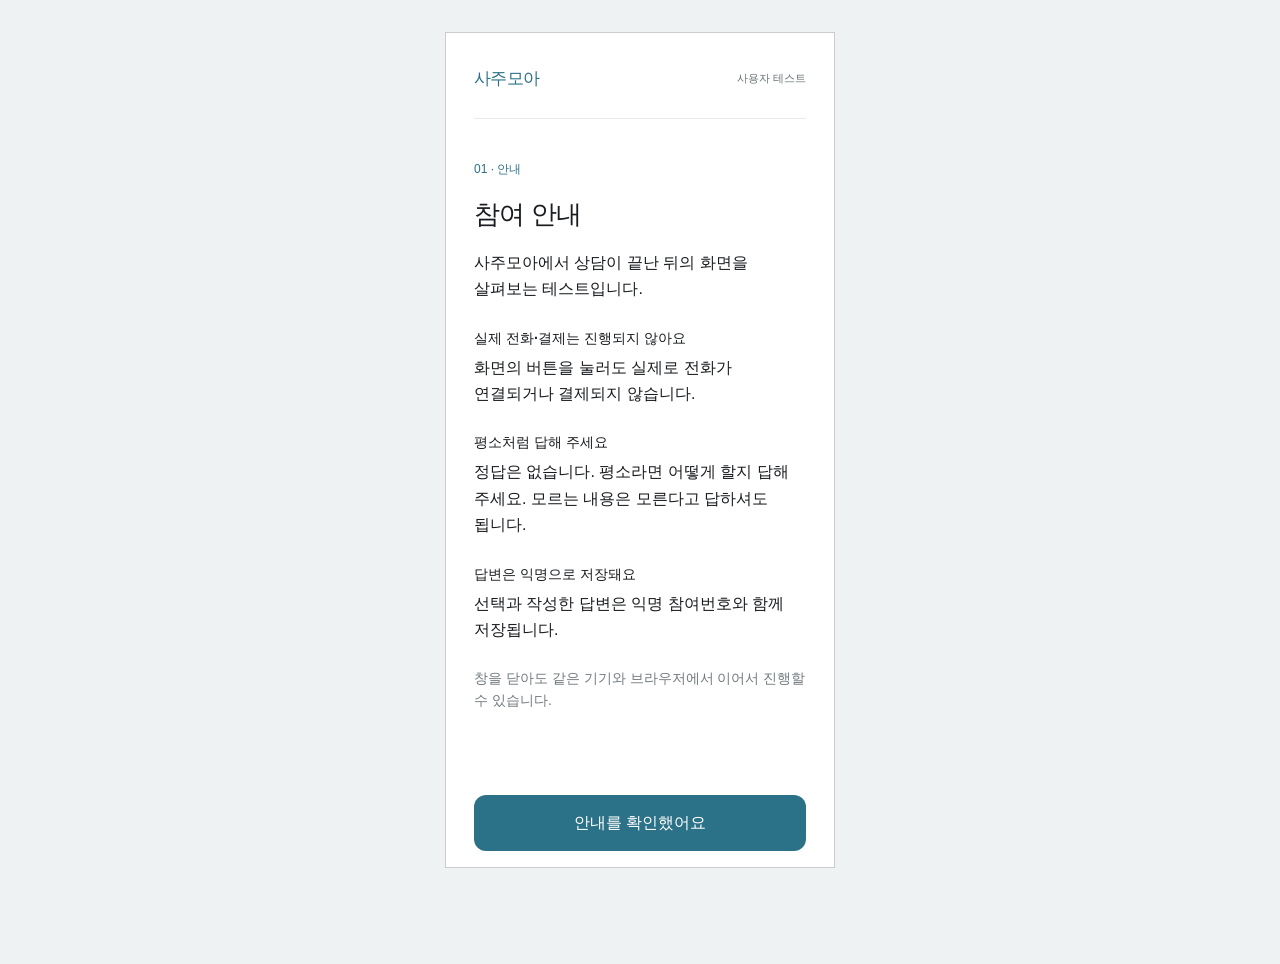
==== index.html @ 5045d20a "Retire redundant consultation factors and renumber benefits question" ====
<!doctype html>
<html lang="ko">
<head>
  <meta charset="UTF-8">
  <meta name="viewport" content="width=device-width, initial-scale=1, viewport-fit=cover">
  <meta name="theme-color" content="#2b7187">
  <meta name="description" content="사주모아 상담 후 이용 경험 사용자 테스트">
  <title>사주모아 · 사용자 테스트</title>
  <link rel="icon" href="data:,">
  <link rel="stylesheet" href="./styles.css?v=20261118-1">
  <script type="importmap">{"imports":{"./store.js":"./store.js?v=20261118-1","./sync.js":"./sync.js?v=20261118-1","./config.js":"./config.js?v=20261118-1","./tab-guard.js":"./tab-guard.js?v=20261118-1","./preview-mode.js":"./preview-mode.js?v=20261118-1"}}</script>
  <link rel="stylesheet" href="./protocol.css?v=20261118-fade48">
</head>
<body>
  <div id="storage-warning" role="alert" hidden></div>
  <main id="app" tabindex="-1"></main>
  <div id="toast" role="status" aria-live="polite"></div>
  <script type="module" src="./protocol-app.js?v=20261118-retire-f1"></script>
</body>
</html>
---- styles.css ----
:root{font-family:Arial,"Noto Sans KR","Apple SD Gothic Neo","Malgun Gothic",sans-serif;color:#191c20;background:#eef2f3;font-synthesis:none;--teal:#2b7187;--muted:#85898d;--line:#e7e9eb;--pale:#f4f7f8}*{box-sizing:border-box}body{margin:0}button,input,textarea{font:inherit}button,a,input,textarea{-webkit-tap-highlight-color:transparent}button{cursor:pointer;touch-action:manipulation}button{border:0;background:none;color:inherit}button:focus-visible,a:focus-visible,textarea:focus-visible{outline:3px solid #dbad46;outline-offset:4px}button[aria-disabled=true]{cursor:default}button:active:not([aria-disabled=true]){filter:brightness(.94)}h1,h2,h3,p{margin:0}p{line-height:1.7}#app{min-height:100svh;outline:0}.study{width:min(100%,560px);margin:auto;min-height:100svh;background:#fff;padding:34px 28px 25px;display:flex;flex-direction:column}.study-head{display:flex;align-items:center;justify-content:space-between;gap:10px;padding-bottom:28px;border-bottom:1px solid var(--line)}.study-brand{font-size:17px;letter-spacing:-.6px;font-weight:800;color:var(--teal)}.study-badge{font-size:11px;font-weight:600;color:#6a7479;letter-spacing:1px}.step{font-size:12px;color:var(--teal);font-weight:700;letter-spacing:1px;margin-bottom:15px}.study-body{padding-top:40px;flex:1}.study h1{font-size:28px;line-height:1.4;letter-spacing:-1.1px;margin-bottom:17px}.study .lead{font-size:17px;line-height:1.8;letter-spacing:-.4px}.study .muted{color:#727b80;font-size:14px}.study .task{font-size:22px;font-weight:750;line-height:1.65;letter-spacing:-.6px;margin:18px 0 36px}.study .primary{margin-top:22px}.study-foot{display:flex;justify-content:space-between;gap:16px;align-items:center;padding-top:34px;color:#92999d;font-size:11px}.study-foot a{color:#6b767b;text-decoration:underline;text-underline-offset:3px}.primary{width:100%;min-height:56px;border-radius:12px;background:var(--teal);color:#fff;font-size:17px;font-weight:700;padding:16px}.secondary{width:100%;min-height:50px;border:1px solid #d7dfe2;border-radius:12px;font-weight:600;padding:12px;color:#4f626c}.question{border:0;padding:0;margin:0 0 32px;min-width:0}.question legend{font-size:18px;font-weight:650;line-height:1.65;margin-bottom:18px;letter-spacing:-.4px}.q-number{display:block;font-size:12px;color:#879296;font-weight:600;margin-bottom:9px}.choice{width:100%;padding:17px 16px;display:flex;align-items:center;text-align:left;gap:12px;background:#f7f9fa;border:1px solid #e4e9ec;border-radius:12px;font-size:16px;margin-top:10px;min-height:58px}.choice .dot{width:20px;height:20px;flex-shrink:0;border:1.5px solid #c5cdd1;border-radius:50%;background:#fff}.choice[aria-pressed=true]{background:#eff7fa;border-color:var(--teal);color:#225c70}.choice[aria-pressed=true] .dot{border:6px solid var(--teal)}.form-error{color:#b04236;font-size:14px;margin-top:12px}.questions h1{font-size:26px}.answer-block{margin:30px 0}.answer-block label{display:block;font-weight:600;font-size:16px;line-height:1.65;margin-bottom:12px}.answer-block textarea{display:block;resize:vertical;min-height:124px;width:100%;padding:15px;border:1px solid #d9e0e3;border-radius:12px;line-height:1.7;background:#fcfdfd;font-size:16px}.notice{background:#eff6f8;border:1px solid #dce9ed;border-radius:12px;padding:16px 18px;font-size:15px;line-height:1.7}.complete-icon{display:grid;place-items:center;background:#eaf4f5;width:68px;height:68px;border-radius:50%;font-size:29px;color:var(--teal);margin:6px 0 26px}.session-code{font-size:12px;color:#849197;margin-top:18px;overflow-wrap:anywhere}.app-shell{position:relative;max-width:480px;min-height:100svh;margin:0 auto;background:#fff;padding-bottom:86px;overflow:clip}.app-logo{font-size:34px;font-style:italic;font-weight:900;letter-spacing:-1.8px;background:linear-gradient(100deg,#2c6d81,#2cc0d1);background-clip:text;color:transparent}.app-header{height:78px;display:flex;justify-content:space-between;align-items:center;padding:0 18px;border-bottom:1px solid var(--line)}.header-actions{display:flex;gap:10px}.icon-button{width:44px;height:44px;display:grid;place-items:center}.icon{width:26px;height:26px;display:inline-block;vertical-align:middle}.hero{margin:16px 16px 22px;padding:26px 22px;min-height:162px;border-radius:4px;background:linear-gradient(115deg,#e9f7fa,#e9effc 58%,#eedee9);position:relative;overflow:hidden}.hero small{color:#507883;font-size:12px}.hero h2{margin-top:10px;font-size:23px;letter-spacing:-.7px;line-height:1.45}.hero p{font-size:13px;margin-top:10px;color:#657880}.categories{display:grid;grid-template-columns:repeat(4,1fr);border-top:1px solid #eee;border-bottom:1px solid #eee;padding:12px 8px}.category{min-height:65px;font-size:14px;display:grid;place-items:center;gap:6px}.category .icon{color:var(--teal);width:30px;height:30px}.filter-bar{display:grid;grid-template-columns:repeat(4,1fr);margin:0 0 24px;border-bottom:1px solid #ddd}.filter-bar button{height:52px;font-size:16px}.filter-bar button:first-child{color:#fff;background:var(--teal);font-weight:700}.advisor-card{display:grid;grid-template-columns:90px 1fr 65px;margin:16px;border:1px solid #dce2e5;border-radius:14px;overflow:hidden;min-height:140px}.advisor-photo{background-image:url('./assets/consult-reference.png');background-size:780% auto;background-position:15.9% 27.9%;background-repeat:no-repeat;background-color:#d9caba}.advisor-info{padding:18px 12px}.advisor-info h3{font-size:19px;letter-spacing:-.5px}.advisor-info h3 span{color:var(--teal);font-size:16px}.advisor-info p{font-size:12px;margin-top:9px;color:#5b6267}.advisor-info .rate{font-size:13px;margin-top:9px;color:#333}.consult-side{background:#eff8fb;color:var(--teal);font-size:16px;font-weight:700;display:grid;align-content:center;justify-items:center;gap:10px}.app-detail{min-height:100svh;background:linear-gradient(#e9dfd3 0 38%,#fff 38%);padding:24px 20px 100px}.detail-portrait{height:290px;max-width:240px;margin:0 auto;background-image:url('./assets/consult-reference.png');background-size:780% auto;background-position:15.9% 27.9%;background-repeat:no-repeat;border-radius:120px 120px 8px 8px}.detail-info{padding-top:25px}.detail-info h2{font-size:28px;margin:12px 0}.detail-info p{font-size:15px}.detail-tags{color:#b75d74;font-weight:600;padding-top:25px;line-height:2}.bottom-nav{display:grid;grid-template-columns:repeat(4,minmax(0,1fr));height:78px;position:fixed;bottom:0;left:50%;transform:translateX(-50%);width:min(100%,480px);background:#fff;border-top:1px solid #eee;z-index:5;padding-bottom:env(safe-area-inset-bottom,0)}.bottom-nav button{display:flex;flex-direction:column;justify-content:center;align-items:center;gap:5px;color:#b7b9ba;font-size:13px;min-width:0;white-space:nowrap}.bottom-nav .active{color:var(--teal);font-weight:700}.bottom-nav .icon{width:27px;height:27px}.modal-backdrop{position:fixed;z-index:10;inset:0;background:#0009;display:flex;align-items:center;justify-content:center;padding:20px 16px;overflow-y:auto}.consult-modal{flex-shrink:0;width:min(100%,400px);max-height:calc(100dvh - 40px);overflow-y:auto;overscroll-behavior:contain;background:#fff;border-radius:13px;padding:0 0 26px;position:relative;color:#17191b}.modal-title{text-align:center;font-size:22px;font-weight:750;margin:21px 50px 0}.modal-close{position:absolute;right:9px;top:9px;width:44px;height:44px;display:grid;place-items:center}.modal-close .icon{width:25px;height:25px}.consult-profile{display:flex;align-items:center;gap:16px;margin:29px 20px 25px;min-height:65px;font-size:18px;font-weight:750;letter-spacing:-.5px}.portrait{width:64px;height:64px;border-radius:50%;flex-shrink:0;background-image:url('./assets/consult-reference.png');background-size:780% auto;background-position:15.9% 27.9%;background-repeat:no-repeat}.consult-profile span{color:var(--teal)}.balance-row{display:flex;align-items:center;padding:0 20px 20px;gap:10px}.coin{border-radius:50%;width:38px;height:38px;flex-shrink:0;background:var(--teal);color:#fff;font-size:24px;display:inline-grid;place-items:center;position:relative;font-weight:700;border:3px solid var(--teal);outline:1px solid #fff;outline-offset:-5px}.balance-copy{flex:1;font-size:15px;white-space:nowrap;line-height:1.5}.balance-copy strong{display:block;font-size:26px;line-height:1.25}.pay-entry{background:var(--teal);color:#fff;border-radius:11px;min-height:50px;padding:10px 16px;font-size:16px;font-weight:650;white-space:nowrap}.modal-divider{border-top:8px solid #f1f1f1;margin-bottom:24px}.consult-body{padding:0 20px}.consult-note{text-align:center;color:#8b8b8b;font-size:12px;line-height:1.8;margin-bottom:7px;letter-spacing:-.5px}.consult-now,.consult-postpaid{min-height:56px;width:100%;border-radius:12px;font-size:17px}.consult-now{background:var(--teal);color:#fff}.consult-postpaid{border:1px solid #8d8d8d;color:#888;background:white}.rate-box{background:#f7f7f7;border-radius:12px;display:flex;align-items:center;gap:7px;padding:14px 15px;min-height:66px;font-size:14px;color:#898989;margin:4px 0 20px;letter-spacing:-.6px}.rate-box .coin{width:29px;height:29px;font-size:19px}.rate-box strong{color:#333;font-size:17px}.rate-box small{font-size:13px;margin-left:auto;white-space:nowrap;color:#444}.rate-box small strong{font-size:15px}.postpaid-rate{margin-bottom:0}.phone{max-width:480px;min-height:100svh;margin:auto;display:flex;flex-direction:column;padding:30px 24px 28px;background:radial-gradient(ellipse at 0 75%,#465689 0,transparent 54%),radial-gradient(ellipse at 100% 70%,#785f52 0,transparent 50%),linear-gradient(#0d0919,#211527 75%,#96919b);color:#fff;text-align:center}.phone-top{display:flex;justify-content:space-between;font-size:12px;opacity:.8}.phone-timer{font-size:19px;margin:28px 0}.phone h1{font-size:clamp(26px,8vw,39px);letter-spacing:.1px;margin:6px 0 24px;white-space:nowrap}.shield{display:grid;place-items:center;margin:0 auto;width:48px;height:48px;border-radius:50%;background:#ffffff27}.phone-space{flex:1;min-height:80px}.assist{align-self:center;background:#ffffff30;border:1px solid #ffffff26;border-radius:30px;padding:12px 25px;font-size:15px;margin-bottom:22px}.call-panel{border-radius:30px;background:#e3e1e5b0;color:#27262c;padding:28px 10px 22px}.call-controls{display:grid;grid-template-columns:repeat(3,minmax(0,1fr));gap:20px 4px}.call-control{font-size:13px;display:flex;align-items:center;flex-direction:column;gap:12px;min-height:58px}.call-control .icon{width:27px;height:27px}.call-control.dim{color:#85858b}.call-control.speaker .icon{color:#20bf73}.hangup{width:75px;height:75px;background:#eb3c33;color:#fff;border-radius:50%;display:grid;place-items:center;margin:28px auto 0}.hangup .icon{width:37px;height:37px;transform:rotate(135deg)}.payment{padding-bottom:110px}.payment h1{text-align:center;font-size:23px;padding:24px 0}.points{text-align:center;padding:8px 0 22px;border-bottom:11px solid #f7f7f7}.points p{color:#aaa;font-size:15px;margin-bottom:18px}.points .coin{background:transparent;color:var(--teal);width:51px;height:51px;font-size:28px;border:4px double var(--teal);outline:0}.points strong{display:block;font-size:34px;margin-top:10px}.payment-body{padding:26px 20px}.payment h2{font-size:18px;margin-bottom:13px;letter-spacing:-.5px}.payment h2 small{color:#888;font-size:16px;font-weight:400;margin-left:6px}.amounts{margin-bottom:30px}.amount-row{width:100%;display:flex;align-items:center;gap:15px;min-height:68px;padding:8px 3px;text-align:left}.radio{border-radius:50%;background:#f0f0f0;box-shadow:inset 0 1px 3px #0002;width:26px;height:26px;flex-shrink:0}.radio.selected{border:7px solid var(--teal);background:#fff}.amount-row strong{font-size:18px;letter-spacing:-.7px}.amount-row small{color:#aaa;font-size:16px;margin-left:auto;white-space:nowrap}.methods{display:grid;grid-template-columns:repeat(2,minmax(0,1fr));gap:7px;margin-bottom:20px}.method{height:62px;border-radius:12px;border:1px solid #d8d8d8;display:flex;justify-content:center;align-items:center;gap:8px;font-size:16px;white-space:nowrap}.method.selected{color:#fff;background:var(--teal);border-color:var(--teal)}.naver{display:grid;place-items:center;background:#00c73c;color:#fff;font-size:23px;font-weight:900;width:27px;height:27px;border-radius:2px}.kakao{font-size:12px;background:#ffe83f;color:#222;border-radius:50%;width:31px;height:26px;display:grid;place-items:center;font-weight:750}.totals div{display:flex;justify-content:space-between;gap:8px;padding:18px 0;border-bottom:1px solid #f6f6f6;font-size:18px}.totals strong{white-space:nowrap}.purchase-guide{padding:30px 20px;background:#f7f7f7;color:#858585;font-size:14px;line-height:1.8}.purchase-guide h2{font-size:21px;color:#111}.purchase-guide .red{color:#e12525}.app-footer{padding:22px 20px;background:#f4f4f4;color:#969696}.app-footer strong{font-size:29px;font-style:italic}.app-footer p{font-size:12px;margin-top:20px}.payment-action{padding:0 20px;margin:8px 0 24px}.payment-action button{border-radius:12px;width:100%;min-height:56px;background:var(--teal);color:#fff;font-size:20px}.arrival-guide{margin:0 20px;padding:24px 20px;border:1px solid #d9e8ee;background:#eff7fa;border-radius:14px}.arrival-guide p{font-size:15px;line-height:1.7}.arrival-guide button{margin-top:18px}.arrival-label{font-size:11px;color:var(--teal);font-weight:700;letter-spacing:1px;display:block;margin-bottom:12px}#toast{position:fixed;bottom:100px;left:50%;transform:translateX(-50%);max-width:calc(100% - 32px);background:#263e49;color:#fff;font-size:14px;padding:14px 20px;border-radius:12px;z-index:30;box-shadow:0 5px 25px #0002;opacity:0;pointer-events:none;transition:opacity .15s}#toast.show{opacity:1}#storage-warning{position:sticky;top:0;z-index:50;padding:12px;background:#fff1d5;color:#7b4915;font-size:14px;text-align:center}.measure-footer{height:0}.download-button{margin-top:25px}.screenreader-only{position:absolute;width:1px;height:1px;overflow:hidden;clip-path:inset(50%)}@media(min-width:600px){body{padding:32px 0}.study,.app-shell,.phone{min-height:calc(100svh - 64px);box-shadow:0 10px 50px #20363e0d;border-radius:18px}.study{padding:34px 38px}.phone{min-height:850px}.modal-backdrop{padding:32px}.study-body{padding-top:46px}.app-shell{border-radius:14px}}@media(max-width:359px){.study{padding:26px 20px}.consult-profile{gap:10px;font-size:16px}.balance-row{padding-left:16px;padding-right:16px;gap:8px}.pay-entry{padding:10px 12px;font-size:14px}.balance-copy{font-size:13px}.consult-body{padding:0 16px}.rate-box{padding:12px 10px;font-size:12px;gap:5px}.rate-box strong{font-size:16px}.rate-box small{font-size:11px}.rate-box small strong{font-size:13px}.advisor-card{grid-template-columns:75px 1fr 55px}.advisor-info{padding:16px 9px}.advisor-info h3{font-size:17px}.amount-row{gap:10px}.amount-row strong{font-size:17px}.amount-row small{font-size:14px}.method{font-size:14px}}

.moderator-control{position:fixed;top:8px;right:8px;z-index:25;background:#273d48;color:#fff;padding:12px 14px;border:1px solid #fff;border-radius:9px;font-size:12px;min-height:44px;box-shadow:0 2px 10px #0002}

.study-help{position:fixed;z-index:25;right:max(12px,calc((100vw - 480px)/2 + 12px));top:8px;display:flex;align-items:center;gap:8px;min-height:44px;padding:10px 13px;background:#fff;border:1px solid #c9d5da;border-radius:10px;color:#52636b;box-shadow:0 2px 12px #0001;font-size:12px}.study-help small{font-size:10px;letter-spacing:.2px;color:#7d8d94;border-right:1px solid #d9e1e4;padding-right:8px}.extra-skip{margin-top:12px}button[hidden]{display:none!important}

.spaced{margin-top:14px}.danger{color:#a14135;border-color:#d9b5af}.required-label{font-size:11px;color:#2b7187;margin-left:5px}textarea[aria-invalid=true]{border-color:#bc4a3c}.save-state{margin-top:24px}.has-test-controls{padding-top:64px}.has-test-controls .modal-backdrop{top:60px}.has-test-controls .consult-modal{max-height:calc(100dvh - 100px)}.test-controls-bar{position:fixed;top:0;left:50%;transform:translateX(-50%);z-index:40;width:min(100%,560px);min-height:56px;padding:6px 12px;display:flex;justify-content:space-between;align-items:center;gap:8px;background:#f3f8fa;border-bottom:1px solid #dbe6ea;color:#60727c;font-size:11px}.test-controls-bar>div{display:flex;gap:6px}.test-controls-bar button{min-height:44px;font-size:12px;padding:9px 11px;border:1px solid #d0dde3;border-radius:8px;background:white;color:#426271}.test-controls-bar .test-help{color:#2b7187}.questions .form-error:empty{display:none}

.preview-mode{padding-top:76px}.preview-mode.has-test-controls{padding-top:132px}.preview-banner{position:fixed;inset:0 auto auto 50%;transform:translateX(-50%);width:min(100%,560px);height:76px;z-index:60;display:flex;align-items:center;justify-content:space-between;gap:8px;padding:8px 12px;background:#fff2d6;border-bottom:1px solid #ddbc7b;color:#66451c}.preview-banner>div{min-width:0}.preview-banner strong{display:block;font-size:13px;line-height:1.5}.preview-banner small{display:block;font-size:10px;line-height:1.6;margin-top:3px}.preview-banner button{flex-shrink:0;min-height:44px;padding:10px 12px;border:1px solid #c6a569;border-radius:8px;background:#fffaf0;color:#66451c;font-size:12px;font-weight:700}.preview-mode .test-controls-bar{top:76px}.preview-mode .modal-backdrop{top:76px}.preview-mode.has-test-controls .modal-backdrop{top:136px}.preview-mode .consult-modal{max-height:calc(100dvh - 116px)}.preview-mode.has-test-controls .consult-modal{max-height:calc(100dvh - 176px)}


/* Stop the task visibly as soon as the payment screen is reached. */
.arrival-open{overflow:hidden}
.arrival-backdrop{position:fixed;inset:0;z-index:50;display:flex;align-items:center;justify-content:center;overflow-y:auto;padding:24px 20px;background:#14262f99}
.arrival-dialog{width:min(100%,400px);max-height:calc(100dvh - 48px);overflow-y:auto;flex-shrink:0;background:#fff;border:1px solid #dce8ec;border-radius:18px;padding:28px 24px;box-shadow:0 18px 60px #132d3b2b}
.arrival-dialog h2{font-size:24px;line-height:1.45;letter-spacing:-.8px;margin:0 0 12px}
.arrival-dialog p{font-size:16px;color:#64737b;line-height:1.7}
.arrival-dialog .primary{margin-top:24px}
.preview-mode .arrival-backdrop{top:76px}
.preview-mode .arrival-dialog{max-height:calc(100dvh - 124px)}
.consult-postpaid[aria-disabled=true]{background:#f2f4f5;color:#a0a7ab;border-color:#d9dfe2}
@media(max-width:359px){.arrival-dialog{padding:24px 20px}.arrival-dialog h2{font-size:22px}}

.question-reference{margin:0 0 14px;border:1px solid #e0e7eb;border-radius:12px;overflow:hidden;background:#f5f8f9}.question-reference>img{display:block;width:100%;height:220px;max-height:220px;object-fit:contain;object-position:center;background:#eaf0f2}.question-reference figcaption{display:flex;align-items:center;justify-content:space-between;gap:12px;padding:8px 12px;background:#fafcfc;color:#657780;font-size:12px;line-height:1.6}.reference-open{flex-shrink:0;min-height:44px;border:1px solid #cad9df;border-radius:8px;padding:9px 12px;background:#fff;color:#365e6d;font-size:12px;font-weight:600}.reference-open::after{content:' ↗';font-size:13px}.reference-open:focus-visible,.reference-close:focus-visible{outline:3px solid #dbad46;outline-offset:-4px}body.reference-open{overflow:hidden}.reference-backdrop{position:fixed;inset:0;z-index:80;display:flex;align-items:center;justify-content:center;padding:16px;background:#13252fd6;overflow-y:auto}.reference-dialog{display:flex;flex-direction:column;width:min(100%,520px);max-height:calc(100dvh - 32px);min-height:0;background:white;border-radius:14px;padding:0 16px 16px;box-shadow:0 18px 60px #0a172a50}.reference-dialog-head{display:flex;align-items:center;justify-content:space-between;gap:12px;flex-shrink:0;min-height:64px}.reference-dialog-head h2{font-size:17px;line-height:1.5;letter-spacing:-.4px}.reference-close{display:grid;place-items:center;flex-shrink:0;width:44px;height:44px;border:1px solid #d9e3e8;border-radius:9px;background:#f7fafb;color:#496572}.reference-image-scroll{min-height:0;overflow:auto;overscroll-behavior:contain;background:#eaf0f2;border:1px solid #e0e7eb}.reference-image-scroll img{display:block;width:100%;max-width:390px;height:auto;margin:auto}@media(max-width:359px){.question-reference figcaption{gap:8px;padding:8px 10px;font-size:11px}.reference-dialog{padding:0 12px 12px}.reference-dialog-head h2{font-size:16px}}

.rating-block{border:0;padding:0;min-width:0}.rating-block legend{font-size:16px;font-weight:600;line-height:1.65;padding:0;margin-bottom:12px}.rating-scale{display:grid;grid-template-columns:repeat(5,minmax(0,1fr));gap:6px}.rating-scale .rating-option{display:flex;flex-direction:column;align-items:center;justify-content:center;gap:5px;min-width:0;min-height:100px;margin:0;padding:9px 2px;border:1px solid #d8e2e6;border-radius:10px;background:#fafcfc;font-weight:400;cursor:pointer;text-align:center}.rating-option input{width:18px;height:18px;margin:0;accent-color:var(--teal)}.rating-number{font-size:16px;font-weight:700;color:#426473}.rating-label{font-size:11px;line-height:1.4;word-break:keep-all}.rating-option:has(input:checked){background:#edf7fa;border-color:var(--teal);color:#225c70}.rating-option:has(input:focus-visible){outline:3px solid #dbad46;outline-offset:3px}.rating-scale[aria-invalid=true] .rating-option{border-color:#bc4a3c}.answer-help{font-size:13px;line-height:1.7;color:#6d7c83;margin:0 0 12px}
.factor-block{border:0;padding:0;min-width:0}.factor-block legend{font-size:16px;font-weight:650;line-height:1.65;margin-bottom:12px}.factor-options{display:grid;gap:8px}.factor-options .factor-option{display:flex;align-items:flex-start;gap:12px;min-width:0;min-height:56px;margin:0;padding:14px;border:1px solid #d8e2e6;border-radius:11px;background:#fafcfc;font-size:15px;line-height:1.7;font-weight:400;cursor:pointer}.factor-option input{width:20px;height:20px;flex:0 0 20px;margin:3px 0 0;accent-color:var(--teal)}.factor-option span{min-width:0;overflow-wrap:anywhere;word-break:keep-all}.factor-option:has(input:checked){background:#edf7fa;border-color:var(--teal);color:#225c70}.factor-option:has(input:focus-visible){outline:3px solid #dbad46;outline-offset:3px}.factor-options[aria-invalid=true] .factor-option{border-color:#bc4a3c}.factor-other,.factor-reason{margin-top:20px}.optional-label{font-size:12px;font-weight:400;color:#7d8a90;margin-left:4px}
---- protocol.css ----
.v5{width:min(100%,390px);border:1px solid #ccc;border-radius:0;min-height:calc(100dvh - var(--study-inset,0px));padding:34px 28px 32px;box-shadow:none}.v5 .study-head{position:relative}.v5 .study-badge{letter-spacing:0;font-weight:400;font-size:11px}.v5 .study-body{display:flex;flex-direction:column;padding-top:40px;min-height:0}.v5 h1{font-size:26px;line-height:1.42;letter-spacing:-.7px;margin-bottom:17px}.v5 p{font-size:16px;line-height:1.65;word-break:keep-all;overflow-wrap:anywhere}.v5 .step{font-size:12px;line-height:20px;margin-bottom:17px;letter-spacing:0;font-weight:400}.v5 h2{font-size:14px;line-height:22px;margin:0 0 6px}.intro-section{margin-top:24px}.v5 .safety{font-size:14px;color:#727b80;margin-top:24px;line-height:22px}.page-action{margin-top:auto;padding-top:28px}.v5 .page-action .primary{margin:0;font-size:16px}.scenario{background:#f7f9fa;border:1px solid #e4e9ec;border-radius:12px;padding:18px;margin:6px 0 24px}.task-instruction{margin-bottom:16px}.screening-group,.ut-options{border:0;padding:0;margin:0 0 24px;min-width:0}.screening-group legend{margin:16px 0;font-size:16px}.ut-option{display:flex;align-items:center;gap:12px;min-height:61px;padding:16px;border:1px solid #e4e9ec;border-radius:12px;background:#f7f9fa;font-size:16px;line-height:1.65;margin:0 0 12px;cursor:pointer;word-break:keep-all;overflow-wrap:anywhere}.ut-option input{width:20px;height:20px;margin:0;flex-shrink:0;accent-color:var(--teal)}.ut-option:has(input:checked){background:#eff7fa;border-color:var(--teal)}.ut-option:has(input:focus-visible){outline:3px solid #dbad46;outline-offset:2px}.v5 textarea{width:100%;min-height:124px;resize:vertical;border:1px solid #e4e9ec;background:#fcfdfd;padding:15px;border-radius:12px;font-size:16px;line-height:1.7;margin-bottom:16px}.v5 textarea:disabled{opacity:.5}.question-prompt{margin:0 0 18px}.question-content{margin-top:20px}.question-content:first-child{margin-top:0}.reason-label{display:block;font-size:16px;line-height:1.7;margin:20px 0 10px}.reason-label span{color:#727b80;font-size:12px}.form-error:empty{display:none}.test-controls-bar{background:white;width:min(100%,390px);height:56px}.test-controls-bar .session-tools{width:44px;height:44px;font-size:26px;padding:0}.has-test-controls{padding-top:56px}.has-test-controls .modal-backdrop{top:56px}.modal-backdrop,.reference-backdrop{background:rgb(0 0 0 / .6)}.modal-backdrop{left:50%;right:auto;transform:translateX(-50%);width:min(100%,390px);padding:24px 39px}.consult-modal{border-radius:6px;padding-bottom:20px;width:311px}.modal-title{font-size:13px;margin:16px 40px 0}.modal-close{width:32px;height:32px;top:4px;right:8px}.modal-close .icon{width:20px;height:20px}.consult-profile{margin:24px 14px;gap:16px;min-height:50px;font-size:13px}.portrait{width:50px;height:50px}.balance-row{padding:0 14px 12px;gap:12px}.balance-row .coin{width:29px;height:29px;font-size:18px}.balance-copy{font-size:12px;color:#999}.balance-copy strong{font-size:15px;color:#111}.pay-entry{min-height:39px;font-size:13px;padding:8px 12px;border-radius:8px}.modal-divider{margin-bottom:24px}.consult-body{padding:0 14px}.consult-note{font-size:9px;line-height:1.8;letter-spacing:0}.consult-now,.consult-postpaid{font-size:13px;min-height:44px;border-radius:6px}.rate-box{padding:10px 12px;min-height:54px;font-size:11px;border-radius:6px;gap:5px}.rate-box strong{font-size:13px}.rate-box small,.rate-box small strong{font-size:11px}.rate-box .coin{width:24px;height:24px;font-size:16px}.detail-background{width:390px;max-width:100%;height:845px;min-height:845px;padding:0;background:white;display:grid;place-items:center}.detail-background img{width:100%;height:100%;object-fit:contain}.app-shell,.phone{max-width:390px;border-radius:0;border:1px solid #ccc}.bottom-nav{width:min(100%,390px)}.reference-box{margin:0;border:1px solid #ccc;background:white;overflow:hidden;height:724px;display:flex;flex-direction:column}.reference-window{flex:1;min-height:0;overflow:hidden}.reference-content{width:390px;transform:scale(var(--reference-scale,.846));transform-origin:top left;position:relative}.reference-content .app-shell{height:845px;min-height:845px;width:390px;max-width:none}.reference-content .modal-backdrop{position:absolute;inset:0;transform:none;width:390px;height:845px;padding:20px 39px}.reference-content .consult-modal{max-height:none}.reference-content .bottom-nav,.compare-crop .bottom-nav{position:absolute;bottom:0}.reference-box.payment .reference-content .payment{height:auto}.expand-button{min-height:44px;flex-shrink:0;width:100%;background:#f4f7f8;border:1px solid var(--teal);color:var(--teal);font-size:14px;font-weight:700}.reference-dialog{width:min(100%,390px);padding:16px;border-radius:12px;background:white;border:1px solid #ccc;gap:8px}.reference-dialog h2{font-size:18px}.reference-dialog-head{min-height:40px}.reference-dialog-head .expand-button{width:64px;border-radius:8px}.reference-image-scroll{background:white}.reference-image-scroll .payment{width:100%;border:0;min-height:0}.reference-image-scroll .bottom-nav{position:static;transform:none;width:100%}.compare-reference>h2{color:#727b80;margin:0 0 12px}.compare-crop{overflow:hidden;position:relative;border:1px solid #ccc;margin-bottom:24px;height:660px}.compare-crop>.payment{transform:scale(var(--reference-scale,.846));transform-origin:top left;width:390px;max-width:none;position:absolute;top:-210px;left:0;min-height:0}.payment h1{font-size:22px}.payment h2{font-size:14px}.payment h2 small{font-size:10px}.payment-body{padding:24px 16px}.amount-row{min-height:52px;gap:10px}.amount-row strong{font-size:14px}.amount-row small{font-size:12px}.method{font-size:15px;height:54px}.totals div{font-size:13px;padding:12px 0}.totals div:last-child{font-weight:bold;font-size:14px}.points{padding-bottom:25px}.payment .points strong{font-size:32px}.purchase-guide{font-size:12px}.app-shell.payment>.bottom-nav{position:static;transform:none;height:54px}.reconnect-card{position:relative;border:1px solid #d6e3e7;margin:16px;padding:16px;border-radius:12px}.reconnect-profile{display:flex;gap:14px;align-items:center;margin-bottom:12px}.reconnect-profile p{font-size:13px;color:#727b80}.reconnect-profile h2{font-size:20px}.reconnect-card>p{font-size:15px}.card-close{position:absolute;right:8px;top:8px;width:32px;height:32px}.reconnect-bottom{display:flex;align-items:center;justify-content:space-between;gap:10px;margin-top:14px;font-size:12px;color:#727b80}.reconnect-bottom .primary{width:auto;font-size:14px;min-height:44px;padding:10px 18px}.tobe .consult-body h2{font-size:16px}.postpaid-secondary{margin-top:24px;border-top:1px solid #eee;padding-top:16px;color:#727b80;font-size:12px}.postpaid-secondary>span{float:right}.postpaid-secondary p{margin:10px 0;font-size:11px}.postpaid-secondary .consult-postpaid{min-height:36px;font-size:12px}.thanks-page .study-body{justify-content:center}.thanks-page h1{font-size:24px}.v5 .answer-help{font-size:13px;margin-bottom:14px}.preview-indicator{position:sticky;top:0;background:#fff2d6;padding:8px;text-align:center;font-size:12px;z-index:60}
@media(max-width:389px){.v5{padding-left:20px;padding-right:20px}.reference-box{height:calc((100vw - 42px) * 2.18)}.modal-backdrop{padding-left:24px;padding-right:24px}.reconnect-bottom{flex-wrap:wrap}.compare-crop{height:600px}}

.reference-box {
  height: auto;
  aspect-ratio: 332 / 724;
}
.reference-content {
  transform: none;
  zoom: var(--reference-scale, .846);
}
.reference-content .modal-backdrop {
  padding: 20px 39px;
}
.reference-box.payment {
  padding: 0;
}
.compare-panel {
  border: 1px solid #ccc;
  margin-bottom: 24px;
  background: #fff;
}
.compare-panel .payment {
  padding: 0;
}
.compare-panel .payment-body {
  padding: 16px 12px;
}
.compare-panel .amount-row strong {
  font-size: 13px;
}
.compare-panel .amount-row small {
  font-size: 11px;
}
.compare-panel .method {
  font-size: 12px;
  gap: 5px;
}
.compare-panel .totals div {
  align-items: start;
}
.compare-panel .totals div:last-child span {
  word-break: keep-all;
}
.question-page:has([data-answer="P1"]) textarea[data-answer] {
  min-height: 58px;
}
.reference-dialog .primary {
  font-size: 16px;
}
.study-head-actions {
  display: flex;
  align-items: center;
  gap: 12px;
}
.v5 .study-head:has(.study-menu) {
  padding-bottom: 12px;
}
.study-menu {
  flex: 0 0 44px;
  width: 44px;
  height: 44px;
  border: 1px solid #e4e9ec;
  border-radius: 8px;
  background: white;
  color: #727b80;
}
.test-controls-bar .session-tools, .study-menu {
  display: grid;
  place-items: center;
  padding: 0;
}
.progress-menu-dots {
  width: 4px;
  height: 4px;
  border-radius: 50%;
  background: currentColor;
  box-shadow: 0 -6px currentColor, 0 6px currentColor;
}
.reference-dialog:has(.participation-note) {
  overflow-y: auto;
}
.participation-note {
  margin: 2px 0 0;
  color: #66747b;
  font-size: 11px;
  font-weight: 400;
  line-height: 1.6;
  word-break: keep-all;
  overflow-wrap: anywhere;
}

.coin{line-height:1;letter-spacing:0;font-family:Arial,sans-serif;grid-template: minmax(0,1fr) / minmax(0,1fr)}
.consult-modal .balance-row .coin{font-size:15px}
.consult-modal .rate-box .coin{font-size:12px}

.as-is .consult-postpaid[aria-disabled=true]{background:#fff;border:1px solid #888;color:#808080;font-weight:400}
.as-is .consult-now,.as-is .pay-entry{font-weight:400}

.test-controls-bar .decision-done{margin-left:auto;color:#215f73;border-color:#90b3bf;font-weight:650}

.reference-shot{display:block;width:100%;height:auto}
.reference-box.modal,.reference-box.payment{height:auto;aspect-ratio:390/788}
.reference-box.modal .reference-shot{height:100%;object-fit:contain}

.question-page .reference-box,.question-page .reference-window{overflow:clip}
.question-page .reference-shot{pointer-events:none}

.payment-reference{margin:0;border:1px solid #ccc;background:white}
.inline-reference{display:block;width:100%;border:0;padding:0;background:white;cursor:pointer;touch-action:pan-y}
.shot-top,.shot-rest{display:block;overflow:clip}
.inline-reference .reference-shot{width:100%;height:auto;display:block}
.shot-rest[hidden]{display:none}

.shot-toggle{display:grid;place-items:center;min-height:48px;border-block:1px solid #abc2ca;background:#f4f7f8;color:#215f73;font-weight:700}

.captured-list{min-height:calc(100svh - 56px);padding-bottom:min(16.667vw,65px)}
.list-categories,.list-advisors,.bottom-nav.list-tabs{background:white url('./assets/advisor-list.webp') no-repeat;background-size:100% auto}
.list-categories,.list-advisors{position:relative}
.list-categories{aspect-ratio:1080/400;background-position:center top}
.list-advisors{aspect-ratio:1080/1634;background-position:center 68.965517%}
.bottom-nav.list-tabs{height:auto;aspect-ratio:1080/180;border:0;padding:0;background-position:center bottom}
.captured-list :is(.list-categories,.list-advisors,.list-tabs)>button{position:absolute;background:transparent;border:0;padding:0;margin:0}

html:has(#app > .modal-backdrop),
body:has(#app > .modal-backdrop) {
  overflow: hidden;
  overscroll-behavior: none;
}
#app > .modal-backdrop {
  overflow: hidden;
  overscroll-behavior: contain;
}
#app > .modal-backdrop > .consult-modal {
  max-height: 100%;
  overflow-y: auto;
  overscroll-behavior-y: contain;
}

.progress-menu-heading { display:flex; align-items:center; justify-content:space-between; }
.progress-menu-heading h2 { margin:0; }
.progress-menu-close { display:grid; place-items:center; width:44px; height:44px; border:0; background:transparent; color:inherit; font:normal 24px/1 sans-serif; cursor:pointer; }

.figma-home-layout {container-type:inline-size;display:flow-root;overflow:clip}
.figma-home {padding:0 0 54px;min-height:0;overflow:clip}
.figma-home-art {position:relative;width:100%;height:255.1282cqw;margin-top:-14.36cqw;overflow:clip}
.figma-home-art p {margin:0}
.figma-home-art button {padding:0;border:0}
.figma-home-art .figma-reconnect {margin:0;padding:0;border:0}
.figma-home-art .card-close {right:auto}
.bottom-nav.figma-tabs {height:54px;background:white;border:0;padding:0}
.figma-tabs button {flex:1;display:flex;flex-direction:column;align-items:center;justify-content:center;gap:2px;background:white;border:0;font-size:13px;color:#b8b8b8}
.figma-tabs button:first-child {color:#2b7089}
.figma-tabs img {width:24px;height:24px}

.compare-reference > h2.compare-tag {display:table;padding:6px 12px;border:1px solid #b6cdd5;border-radius:6px;background:#edf5f7;color:#214f61;font-size:15px;line-height:22px;font-weight:700;margin:0 0 8px}

#app:has(> .figma-home) {min-height:0}

body.preview-mode {--study-inset:76px}
@media (min-width:600px) {
  body {--study-inset:64px}
  body.preview-mode {--study-inset:108px}
}
.v5:has(.page-action:last-child) {padding-bottom:0}
.v5 .page-action:last-child {
  position:sticky;
  bottom:0;
  z-index:2;
  flex-shrink:0;
  background:white;
  padding:12px 0 max(16px,env(safe-area-inset-bottom));
}
html:has(.v5 .page-action:last-child) {scroll-padding-bottom:96px}

.v5 .page-action:last-child::before {
  content:"";
  position:absolute;
  inset:auto 0 100%;
  height:48px;
  background:linear-gradient(to bottom,transparent,#fff);
  opacity:var(--footer-fade,0);
  pointer-events:none;
}
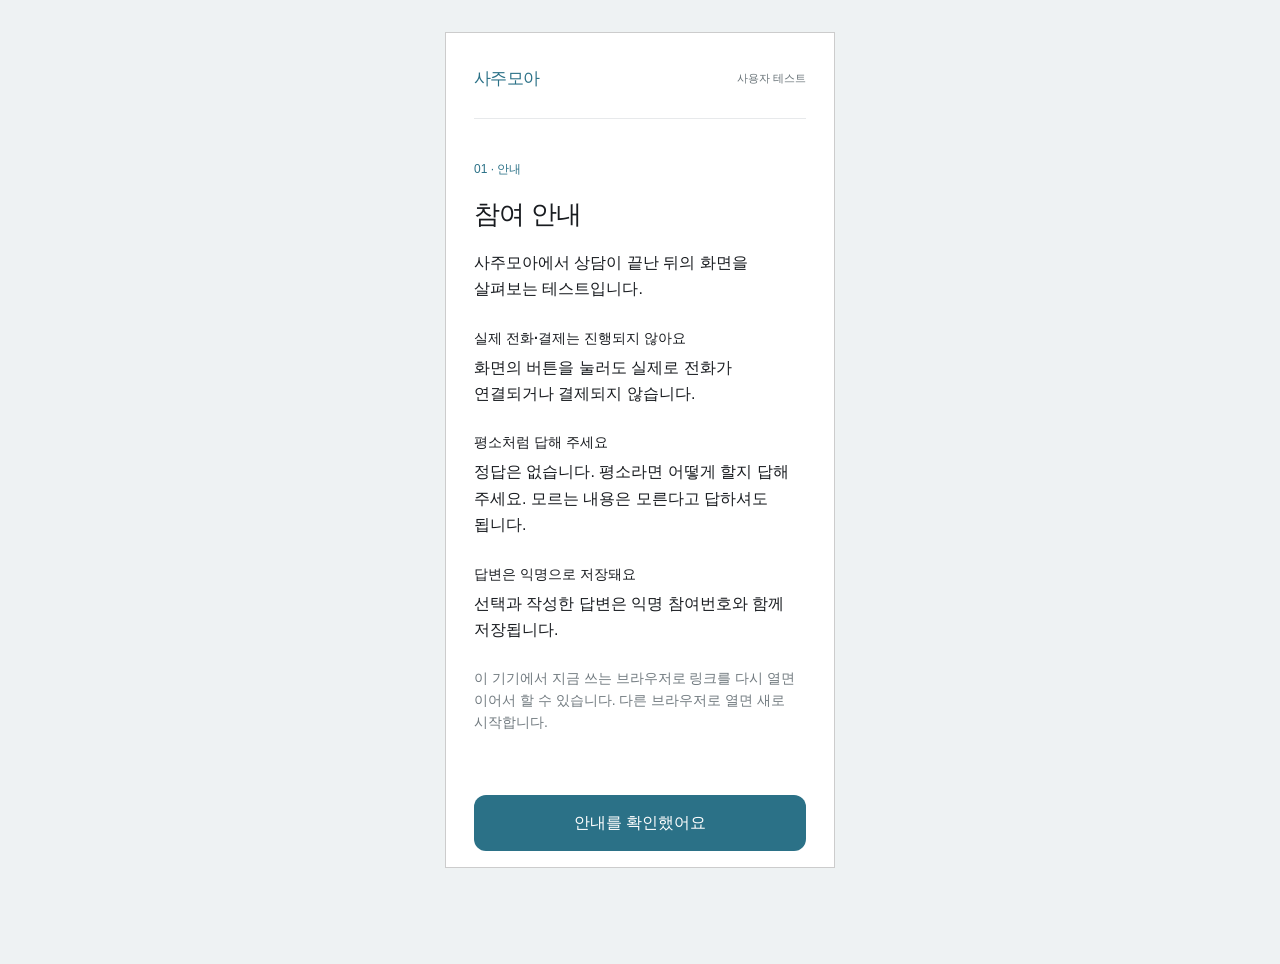
==== commit 2ea9df76: "Clarify how participants can resume in their original browser" ====
--- a/index.html
+++ b/index.html
@@ -9,13 +9,13 @@
   <link rel="icon" href="data:,">
   <link rel="stylesheet" href="./styles.css?v=20261118-1">
   <script type="importmap">{"imports":{"./store.js":"./store.js?v=20261118-1","./sync.js":"./sync.js?v=20261118-1","./config.js":"./config.js?v=20261118-1","./tab-guard.js":"./tab-guard.js?v=20261118-1","./preview-mode.js":"./preview-mode.js?v=20261118-1"}}</script>
-  <link rel="stylesheet" href="./protocol.css?v=20261118-fade48">
+  <link rel="stylesheet" href="./protocol.css?v=20261119-mobile-header">
 </head>
 <body>
   <div id="storage-warning" role="alert" hidden></div>
   <main id="app" tabindex="-1"></main>
   <div id="toast" role="status" aria-live="polite"></div>
-  <script type="module" src="./protocol-app.js?v=20261118-retire-f1"></script>
+  <script type="module" src="./protocol-app.js?v=20261119-browser-resume"></script>
 </body>
 </html>
 
--- a/protocol.css
+++ b/protocol.css
@@ -182,3 +182,9 @@
   opacity:var(--footer-fade,0);
   pointer-events:none;
 }
+
+@media (max-width:599px), (max-height:600px) and (pointer:coarse) {
+  .v5 {padding-top:max(8px, env(safe-area-inset-top))}
+  .v5 .study-head, .v5 .study-head:has(.study-menu) {padding-bottom:8px}
+  .v5 .study-body {padding-top:16px}
+}
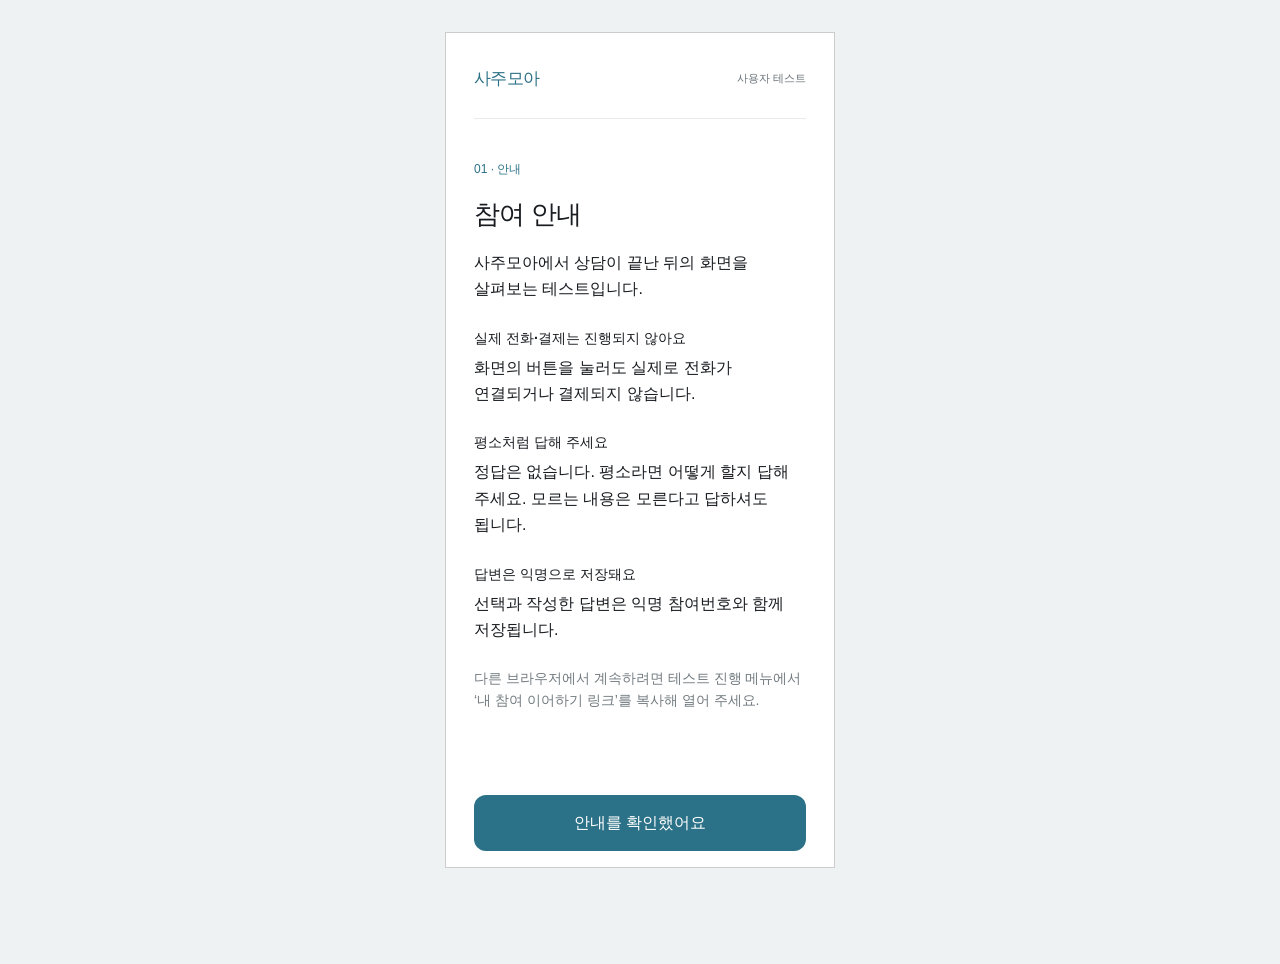
==== commit 6bab1c65: "Resume the same anonymous study session across browsers" ====
--- a/index.html
+++ b/index.html
@@ -8,14 +8,14 @@
   <title>사주모아 · 사용자 테스트</title>
   <link rel="icon" href="data:,">
   <link rel="stylesheet" href="./styles.css?v=20261118-1">
-  <script type="importmap">{"imports":{"./store.js":"./store.js?v=20261118-1","./sync.js":"./sync.js?v=20261118-1","./config.js":"./config.js?v=20261118-1","./tab-guard.js":"./tab-guard.js?v=20261118-1","./preview-mode.js":"./preview-mode.js?v=20261118-1"}}</script>
+  <script type="importmap">{"imports":{"./store.js":"./store.js?v=20261119-resume","./sync.js":"./sync.js?v=20261119-resume","./config.js":"./config.js?v=20261118-1","./tab-guard.js":"./tab-guard.js?v=20261118-1","./preview-mode.js":"./preview-mode.js?v=20261118-1"}}</script>
   <link rel="stylesheet" href="./protocol.css?v=20261119-mobile-header">
 </head>
 <body>
   <div id="storage-warning" role="alert" hidden></div>
   <main id="app" tabindex="-1"></main>
   <div id="toast" role="status" aria-live="polite"></div>
-  <script type="module" src="./protocol-app.js?v=20261119-browser-resume"></script>
+  <script type="module" src="./protocol-app.js?v=20261119-personal-link"></script>
 </body>
 </html>
 
